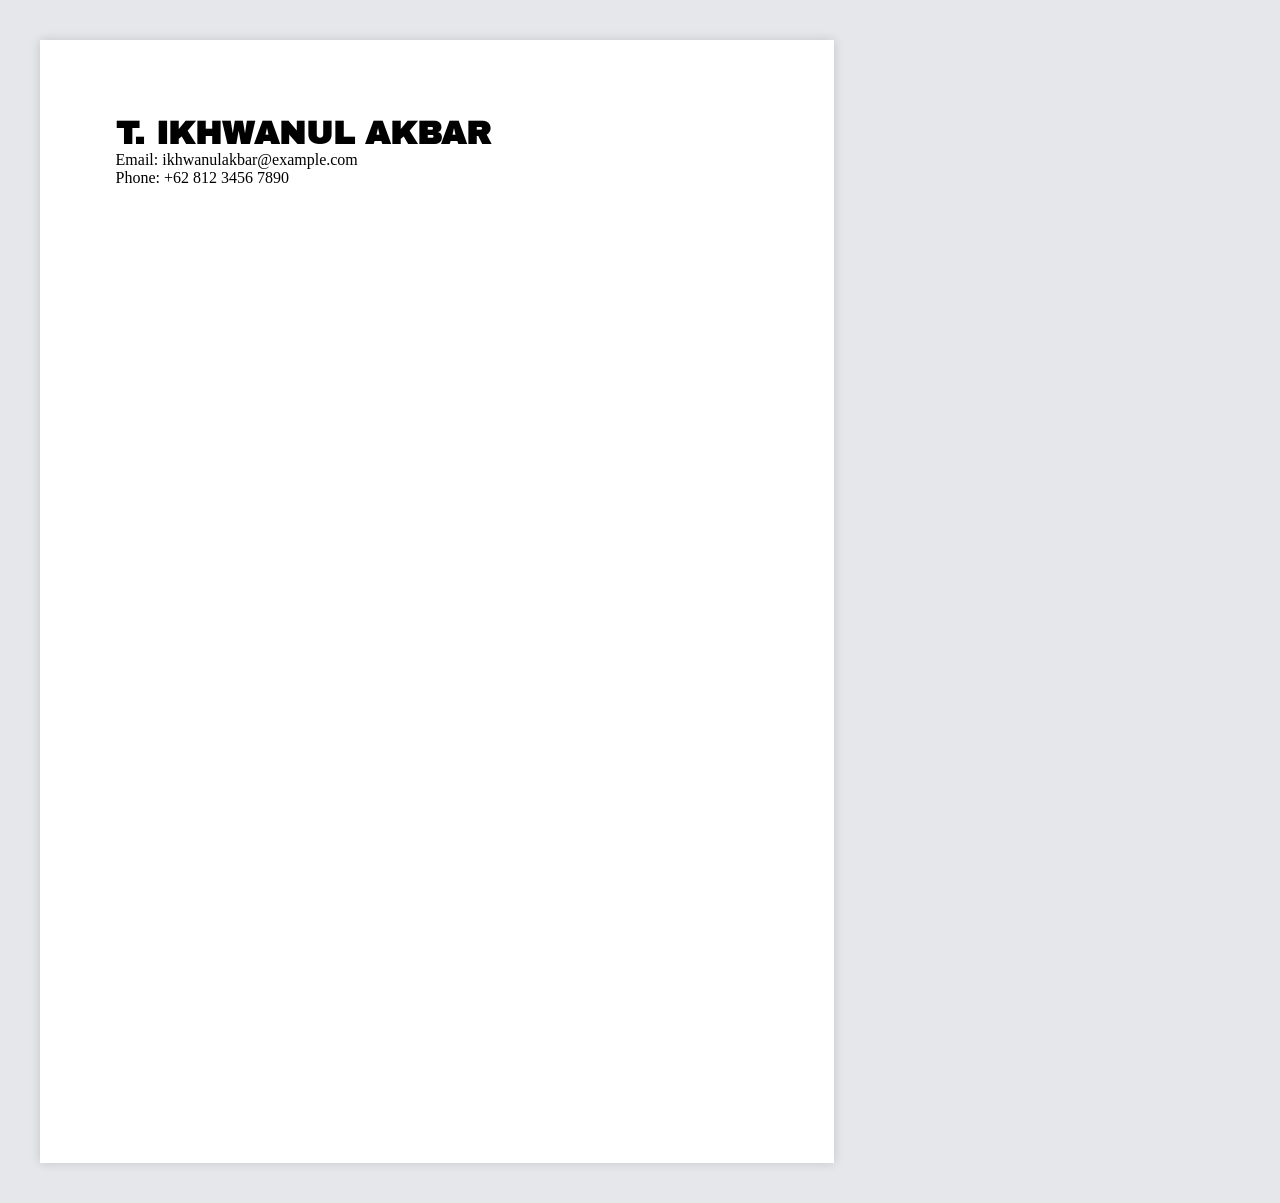
==== cv.html @ 042fd12a "membaut dasar" ====
<!doctype html>
<html lang="en">
  <head>
    <meta charset="UTF-8" />
    <meta name="viewport" content="width=device-width, initial-scale=1.0" />
    <title>Curriculum Vitae - Applicant Tracking System</title>
    <link rel="stylesheet" href="styles.css" />
    <!-- font -->
    <link rel="preconnect" href="https://fonts.googleapis.com" />
    <link rel="preconnect" href="https://fonts.gstatic.com" crossorigin />
    <link
      href="https://fonts.googleapis.com/css2?family=Archivo+Black&display=swap"
      rel="stylesheet"
    />
  </head>
  <body>
    <div class="page">
      <!-- ===== HEADER ===== -->
      <header class="cv-header">
        <h1 class="cv-name">T. IKHWANUL AKBAR</h1>
        <div class="contact-item">
          <p>Email: ikhwanulakbar@example.com</p>
          <p>Phone: +62 812 3456 7890</p>
        </div>
      </header>
    </div>
  </body>
</html>
---- styles.css ----
*,
*::before,
*::after {
  margin: 0;
  padding: 0;
  box-sizing: border-box;
}

html {
  scroll-behavior: smooth;
}

body {
  margin: 0;
  padding: 40px;
  background: #e5e7eb;
  display: flex;
}

h1 {
  font-family: "Archivo Black", sans-serif;
}

/* ----- pages ----- */
.page {
  width: 210mm;
  min-height: 297mm;
  background: white;
  padding: 20mm;
  box-sizing: border-box;
  box-shadow: 0 0 10px rgba(0, 0, 0, 0.15);
}

/* ===== PRINT ===== */

@page {
  size: A4;
  margin: 0;
}

@media print {
  body {
    background: white;
    padding: 0;
  }

  .page {
    width: 210mm;
    min-height: 297mm;
    margin: 0;
    box-shadow: none;
    page-break-after: always;
  }
}
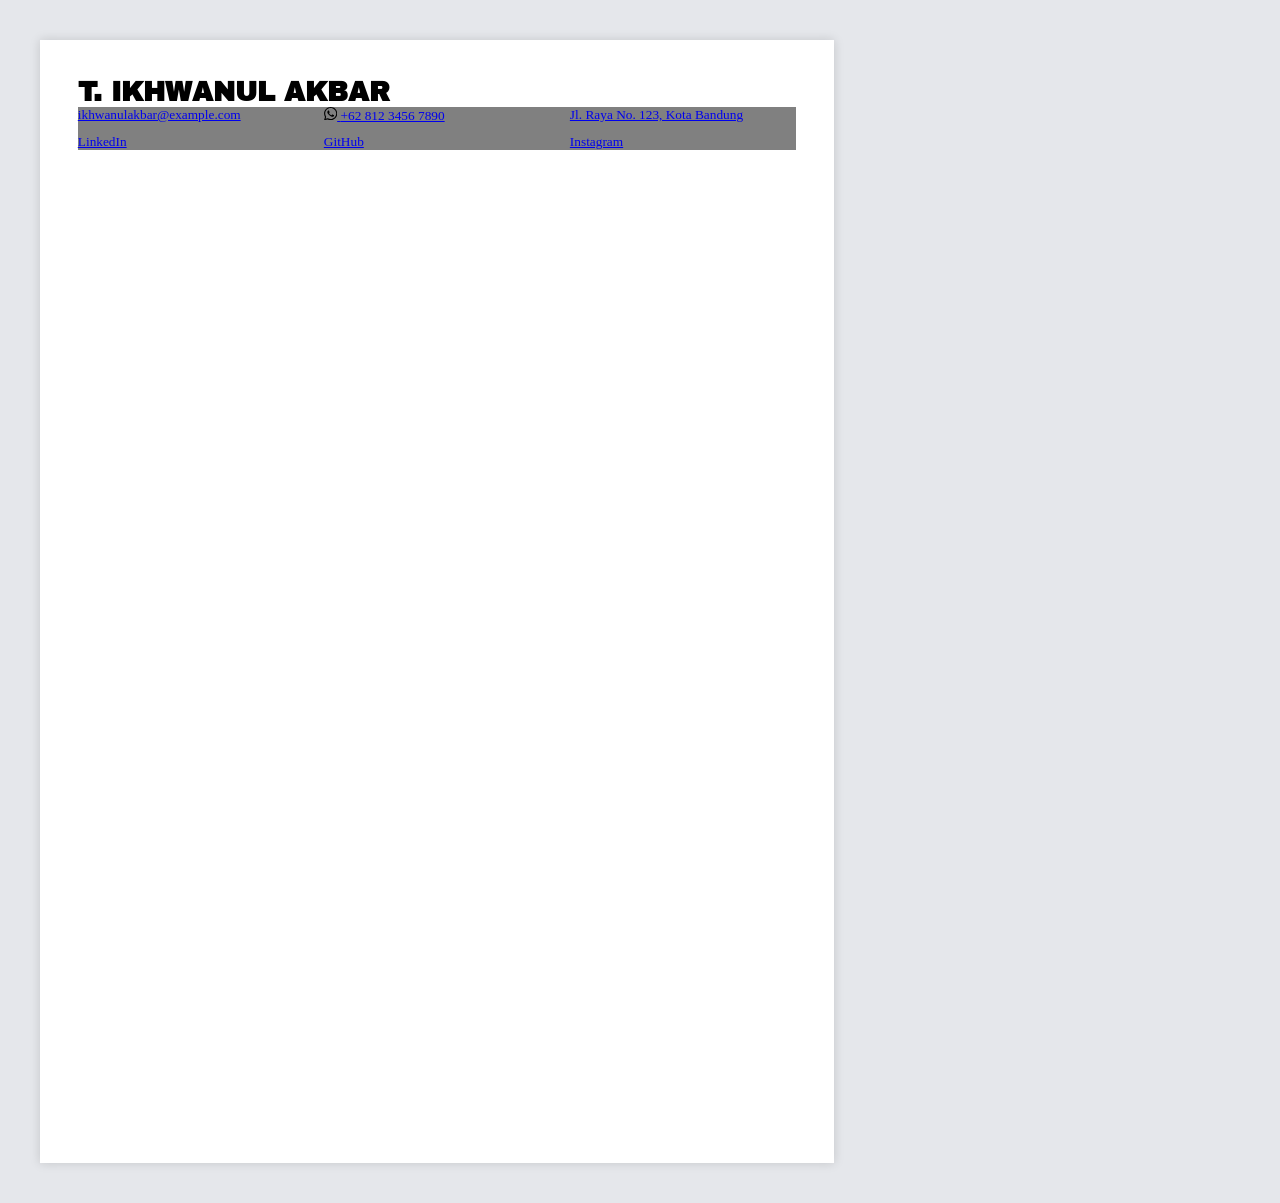
==== commit d7707f7c: "menambah beberapa fitur baru pada halaman cv.html dan memperbarui styles.css untuk meningkatkan tamp" ====
--- a/cv.html
+++ b/cv.html
@@ -18,9 +18,85 @@
       <!-- ===== HEADER ===== -->
       <header class="cv-header">
         <h1 class="cv-name">T. IKHWANUL AKBAR</h1>
-        <div class="contact-item">
-          <p>Email: ikhwanulakbar@example.com</p>
-          <p>Phone: +62 812 3456 7890</p>
+        <!-- contact information -->
+        <div class="contact-bar">
+          <!-- email -->
+          <a href="mailto:ikhwanulakbar@example.com" class="contact-item">
+            <i class="bi bi-envelope-fill"></i>
+            <span>ikhwanulakbar@example.com</span>
+          </a>
+
+          <!-- whatsapp -->
+          <a
+            href="https://wa.me/6281234567890"
+            class="contact-item"
+            target="_blank"
+          >
+            <svg
+              xmlns="http://www.w3.org/2000/svg"
+              xmlns:xlink="http://www.w3.org/1999/xlink"
+              version="1.1"
+              id="Capa_1"
+              x="0px"
+              y="0px"
+              viewBox="0 0 24 24"
+              style="enable-background: new 0 0 24 24"
+              xml:space="preserve"
+              width="512"
+              height="512"
+            >
+              <g id="WA_Logo">
+                <g>
+                  <path
+                    style="fill-rule: evenodd; clip-rule: evenodd"
+                    d="M20.463,3.488C18.217,1.24,15.231,0.001,12.05,0    C5.495,0,0.16,5.334,0.157,11.892c-0.001,2.096,0.547,4.142,1.588,5.946L0.057,24l6.304-1.654    c1.737,0.948,3.693,1.447,5.683,1.448h0.005c6.554,0,11.89-5.335,11.893-11.893C23.944,8.724,22.708,5.735,20.463,3.488z     M12.05,21.785h-0.004c-1.774,0-3.513-0.477-5.031-1.378l-0.361-0.214l-3.741,0.981l0.999-3.648l-0.235-0.374    c-0.99-1.574-1.512-3.393-1.511-5.26c0.002-5.45,4.437-9.884,9.889-9.884c2.64,0,5.122,1.03,6.988,2.898    c1.866,1.869,2.893,4.352,2.892,6.993C21.932,17.351,17.498,21.785,12.05,21.785z M17.472,14.382    c-0.297-0.149-1.758-0.868-2.031-0.967c-0.272-0.099-0.47-0.149-0.669,0.148s-0.767,0.967-0.941,1.166    c-0.173,0.198-0.347,0.223-0.644,0.074c-0.297-0.149-1.255-0.462-2.39-1.475c-0.883-0.788-1.48-1.761-1.653-2.059    s-0.018-0.458,0.13-0.606c0.134-0.133,0.297-0.347,0.446-0.521C9.87,9.97,9.919,9.846,10.019,9.647    c0.099-0.198,0.05-0.372-0.025-0.521C9.919,8.978,9.325,7.515,9.078,6.92c-0.241-0.58-0.486-0.501-0.669-0.51    C8.236,6.401,8.038,6.4,7.839,6.4c-0.198,0-0.52,0.074-0.792,0.372c-0.272,0.298-1.04,1.017-1.04,2.479    c0,1.463,1.065,2.876,1.213,3.074c0.148,0.198,2.095,3.2,5.076,4.487c0.709,0.306,1.263,0.489,1.694,0.626    c0.712,0.226,1.36,0.194,1.872,0.118c0.571-0.085,1.758-0.719,2.006-1.413c0.248-0.694,0.248-1.29,0.173-1.413    C17.967,14.605,17.769,14.531,17.472,14.382z"
+                  />
+                </g>
+              </g>
+            </svg>
+
+            <span>+62 812 3456 7890</span>
+          </a>
+
+          <!-- address -->
+          <a
+            href="https://maps.google.com/?q=Jl.+Raya+No.+123,+Kota+Bandung"
+            class="contact-item"
+            target="_blank"
+          >
+            <i class="bi bi-geo-alt-fill"></i>
+            <span>Jl. Raya No. 123, Kota Bandung</span>
+          </a>
+
+          <!-- LinkedIn -->
+          <a
+            href="https://linkedin.com/in/ikhwanulakbar"
+            class="contact-item"
+            target="_blank"
+          >
+            <i class="bi bi-linkedin"></i>
+            <span>LinkedIn</span>
+          </a>
+
+          <!-- GitHub -->
+          <a
+            href="https://github.com/ikhwanulakbar"
+            class="contact-item"
+            target="_blank"
+          >
+            <i class="bi bi-github"></i>
+            <span>GitHub</span>
+          </a>
+
+          <!-- Instagram -->
+          <a
+            href="https://instagram.com/ikhwanulakbar"
+            class="contact-item"
+            target="_blank"
+          >
+            <i class="bi bi-instagram"></i>
+            <span>Instagram</span>
+          </a>
         </div>
       </header>
     </div>
--- a/styles.css
+++ b/styles.css
@@ -15,6 +15,7 @@
   padding: 40px;
   background: #e5e7eb;
   display: flex;
+  font-size: 10pt;
 }
 
 h1 {
@@ -26,9 +27,23 @@
   width: 210mm;
   min-height: 297mm;
   background: white;
-  padding: 20mm;
+  padding: 10mm;
   box-sizing: border-box;
   box-shadow: 0 0 10px rgba(0, 0, 0, 0.15);
+}
+
+/* ----- contact-bar ----- */
+.contact-bar {
+  background: grey;
+  display: grid;
+  grid-template-columns: repeat(3, 1fr);
+  row-gap: 10px;
+  column-gap: 20px;
+}
+
+.contact-item svg {
+  width: 1em;
+  height: 1em;
 }
 
 /* ===== PRINT ===== */
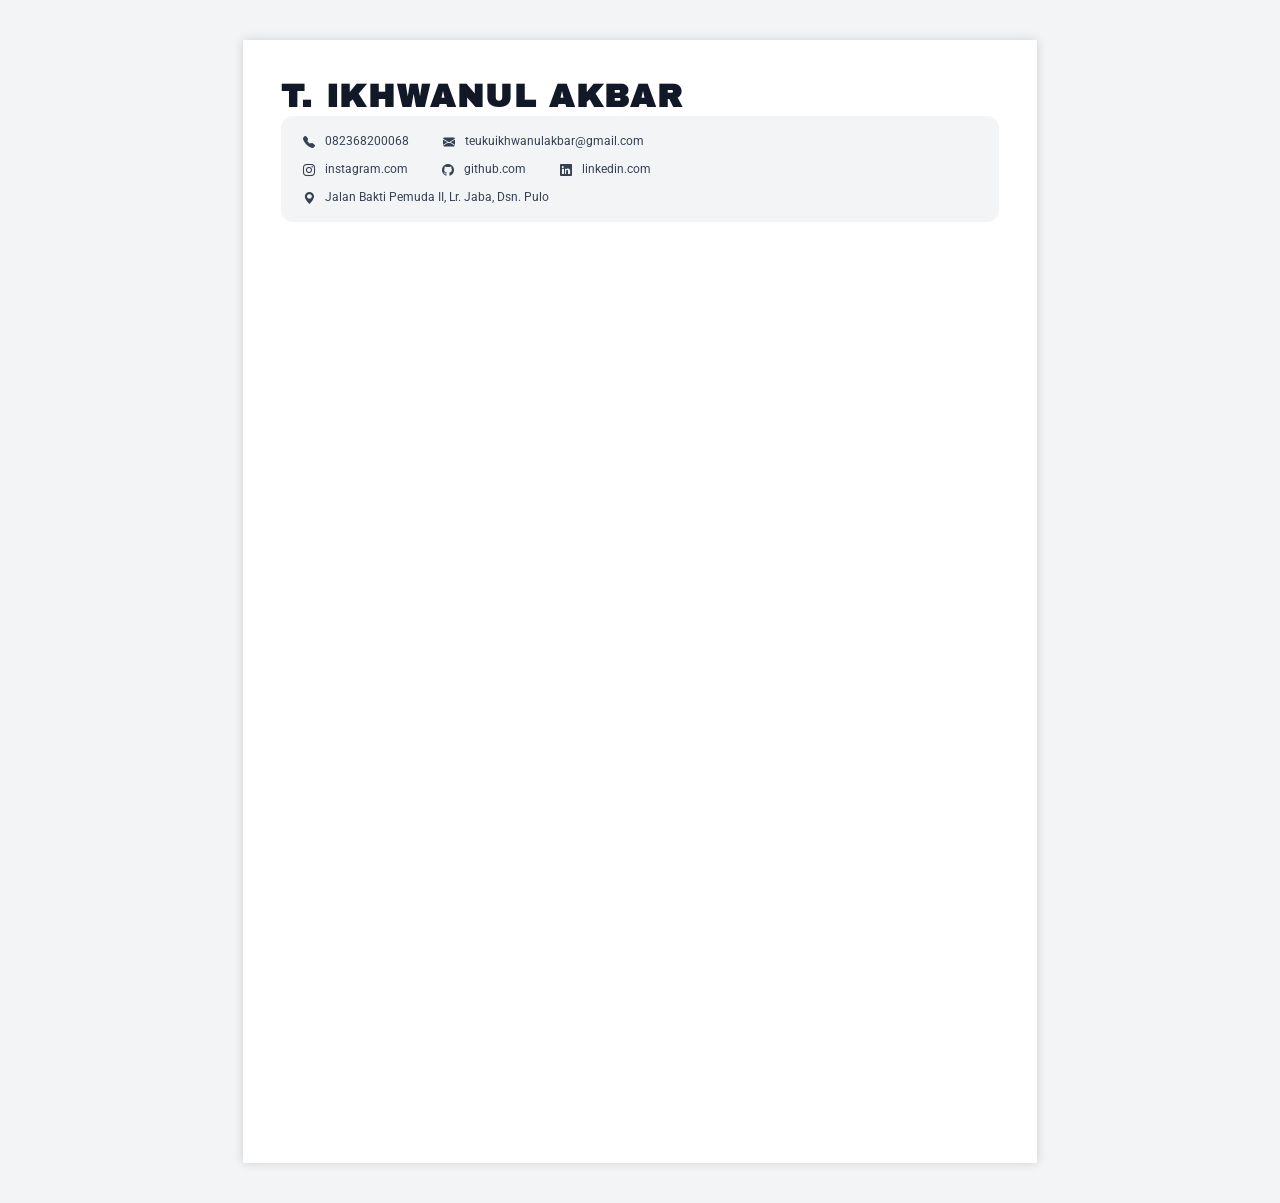
==== commit f4826021: "perubahan baru" ====
--- a/cv.html
+++ b/cv.html
@@ -9,96 +9,68 @@
     <link rel="preconnect" href="https://fonts.googleapis.com" />
     <link rel="preconnect" href="https://fonts.gstatic.com" crossorigin />
     <link
-      href="https://fonts.googleapis.com/css2?family=Archivo+Black&display=swap"
+      href="https://fonts.googleapis.com/css2?family=Archivo+Black&family=Roboto:ital,wght@0,100..900;1,100..900&display=swap"
       rel="stylesheet"
+    />
+    <!-- bootstrap icons -->
+    <link
+      rel="stylesheet"
+      href="https://cdn.jsdelivr.net/npm/bootstrap-icons@1.10.5/font/bootstrap-icons.css"
     />
   </head>
   <body>
-    <div class="page">
-      <!-- ===== HEADER ===== -->
+    <main class="page">
       <header class="cv-header">
-        <h1 class="cv-name">T. IKHWANUL AKBAR</h1>
-        <!-- contact information -->
-        <div class="contact-bar">
-          <!-- email -->
-          <a href="mailto:ikhwanulakbar@example.com" class="contact-item">
-            <i class="bi bi-envelope-fill"></i>
-            <span>ikhwanulakbar@example.com</span>
-          </a>
+        <!-- ===== HEADER ===== -->
+        <header class="cv-header">
+          <h1 class="cv-name">T. IKHWANUL AKBAR</h1>
+          <div class="contact-info">
+            <div class="contact-row">
+              <!-- wa -->
+              <a href="tel:+6282368200068" class="contact-item">
+                <i class="bi bi-telephone-fill"></i>
+                <span>082368200068</span>
+              </a>
+              <!-- email -->
+              <a
+                href="mailto:teukuikhwanulakbar@gmail.com"
+                class="contact-item"
+              >
+                <i class="bi bi-envelope-fill"></i>
+                <span>teukuikhwanulakbar@gmail.com</span>
+              </a>
+            </div>
 
-          <!-- whatsapp -->
-          <a
-            href="https://wa.me/6281234567890"
-            class="contact-item"
-            target="_blank"
-          >
-            <svg
-              xmlns="http://www.w3.org/2000/svg"
-              xmlns:xlink="http://www.w3.org/1999/xlink"
-              version="1.1"
-              id="Capa_1"
-              x="0px"
-              y="0px"
-              viewBox="0 0 24 24"
-              style="enable-background: new 0 0 24 24"
-              xml:space="preserve"
-              width="512"
-              height="512"
-            >
-              <g id="WA_Logo">
-                <g>
-                  <path
-                    style="fill-rule: evenodd; clip-rule: evenodd"
-                    d="M20.463,3.488C18.217,1.24,15.231,0.001,12.05,0    C5.495,0,0.16,5.334,0.157,11.892c-0.001,2.096,0.547,4.142,1.588,5.946L0.057,24l6.304-1.654    c1.737,0.948,3.693,1.447,5.683,1.448h0.005c6.554,0,11.89-5.335,11.893-11.893C23.944,8.724,22.708,5.735,20.463,3.488z     M12.05,21.785h-0.004c-1.774,0-3.513-0.477-5.031-1.378l-0.361-0.214l-3.741,0.981l0.999-3.648l-0.235-0.374    c-0.99-1.574-1.512-3.393-1.511-5.26c0.002-5.45,4.437-9.884,9.889-9.884c2.64,0,5.122,1.03,6.988,2.898    c1.866,1.869,2.893,4.352,2.892,6.993C21.932,17.351,17.498,21.785,12.05,21.785z M17.472,14.382    c-0.297-0.149-1.758-0.868-2.031-0.967c-0.272-0.099-0.47-0.149-0.669,0.148s-0.767,0.967-0.941,1.166    c-0.173,0.198-0.347,0.223-0.644,0.074c-0.297-0.149-1.255-0.462-2.39-1.475c-0.883-0.788-1.48-1.761-1.653-2.059    s-0.018-0.458,0.13-0.606c0.134-0.133,0.297-0.347,0.446-0.521C9.87,9.97,9.919,9.846,10.019,9.647    c0.099-0.198,0.05-0.372-0.025-0.521C9.919,8.978,9.325,7.515,9.078,6.92c-0.241-0.58-0.486-0.501-0.669-0.51    C8.236,6.401,8.038,6.4,7.839,6.4c-0.198,0-0.52,0.074-0.792,0.372c-0.272,0.298-1.04,1.017-1.04,2.479    c0,1.463,1.065,2.876,1.213,3.074c0.148,0.198,2.095,3.2,5.076,4.487c0.709,0.306,1.263,0.489,1.694,0.626    c0.712,0.226,1.36,0.194,1.872,0.118c0.571-0.085,1.758-0.719,2.006-1.413c0.248-0.694,0.248-1.29,0.173-1.413    C17.967,14.605,17.769,14.531,17.472,14.382z"
-                  />
-                </g>
-              </g>
-            </svg>
+            <div class="contact-row">
+              <!-- instagram -->
+              <a href="#" class="contact-item">
+                <i class="bi bi-instagram"></i>
+                <span>instagram.com</span>
+              </a>
+              <!-- github -->
+              <a href="https://github.com/username" class="contact-item">
+                <i class="bi bi-github"></i>
 
-            <span>+62 812 3456 7890</span>
-          </a>
+                <span>github.com</span>
+              </a>
+              <!-- linkedin -->
+              <a href="https://linkedin.com/in/username" class="contact-item">
+                <i class="bi bi-linkedin"></i>
 
-          <!-- address -->
-          <a
-            href="https://maps.google.com/?q=Jl.+Raya+No.+123,+Kota+Bandung"
-            class="contact-item"
-            target="_blank"
-          >
-            <i class="bi bi-geo-alt-fill"></i>
-            <span>Jl. Raya No. 123, Kota Bandung</span>
-          </a>
+                <span>linkedin.com</span>
+              </a>
+            </div>
 
-          <!-- LinkedIn -->
-          <a
-            href="https://linkedin.com/in/ikhwanulakbar"
-            class="contact-item"
-            target="_blank"
-          >
-            <i class="bi bi-linkedin"></i>
-            <span>LinkedIn</span>
-          </a>
-
-          <!-- GitHub -->
-          <a
-            href="https://github.com/ikhwanulakbar"
-            class="contact-item"
-            target="_blank"
-          >
-            <i class="bi bi-github"></i>
-            <span>GitHub</span>
-          </a>
-
-          <!-- Instagram -->
-          <a
-            href="https://instagram.com/ikhwanulakbar"
-            class="contact-item"
-            target="_blank"
-          >
-            <i class="bi bi-instagram"></i>
-            <span>Instagram</span>
-          </a>
-        </div>
+            <div class="contact-row">
+              <!-- address -->
+              <a href="https://maps.google.com/..." class="contact-item">
+                <i class="bi bi-geo-alt-fill"></i>
+                <span>Jalan Bakti Pemuda II, Lr. Jaba, Dsn. Pulo</span>
+              </a>
+            </div>
+          </div>
+        </header>
       </header>
-    </div>
+    </main>
   </body>
 </html>
--- a/styles.css
+++ b/styles.css
@@ -1,3 +1,78 @@
+/* =======================================================
+   DESIGN TOKENS
+======================================================= */
+:root {
+  /* ===== FONT FAMILY ===== */
+  --font-heading: "Archivo Black", sans-serif;
+  --font-body: "Roboto", sans-serif;
+
+  /* ===== FONT SIZE ===== */
+  /* Name */
+  --fs-name: 2rem; /* 32px */
+  /* Section */
+  --fs-section-title: 1rem; /* 16px */
+  /* Job Title */
+  --fs-job-title: 0.875rem; /* 14px */
+  /* Body */
+  --fs-body: 0.875rem; /* 14px */
+  /* Small */
+  --fs-small: 0.75rem; /* 12px */
+
+  /* ===== FONT WEIGHT ===== */
+  --fw-black: 900;
+  --fw-bold: 700;
+  --fw-semibold: 600;
+  --fw-medium: 500;
+  --fw-regular: 400;
+
+  /* ===== LINE HEIGHT ===== */
+  --lh-tight: 1.2;
+  --lh-normal: 1.5;
+  --lh-relaxed: 1.7;
+
+  /* ===== LETTER SPACING ===== */
+  --ls-tight: -0.02em;
+  --ls-normal: 0;
+  --ls-wide: 0.05em;
+
+  /* ===== COLORS ===== */
+  --clr-heading: #111827;
+  --clr-text: #374151;
+  --clr-muted: #6b7280;
+  --clr-border: #d1d5db;
+  --clr-background: #ffffff;
+  --clr-surface: #f3f4f6;
+  --clr-card: #f3f4f6;
+
+  /* ===== SPACING ===== */
+  --space-1: 4px;
+  --space-2: 8px;
+  --space-3: 12px;
+  --space-4: 16px;
+  --space-5: 20px;
+  --space-6: 24px;
+  --space-7: 32px;
+  --space-8: 40px;
+
+  /* ===== BORDER RADIUS ===== */
+  --radius-sm: 4px;
+  --radius-md: 8px;
+  --radius-lg: 12px;
+
+  /* ===== ICON SIZES ===== */
+  --icon-sm: 14px;
+  --icon-md: 16px;
+  --icon-lg: 20px;
+
+  /* ===== A4 PAGE ===== */
+  --page-width: 210mm;
+  --page-height: 297mm;
+  --page-padding: 10mm;
+}
+
+/* =======================================================
+   RESET
+======================================================= */
 *,
 *::before,
 *::after {
@@ -6,44 +81,136 @@
   box-sizing: border-box;
 }
 
-html {
-  scroll-behavior: smooth;
-}
-
 body {
+  font-family: var(--font-body);
+  font-size: var(--fs-body);
+  font-weight: var(--fw-regular);
+  line-height: var(--lh-normal);
+  color: var(--clr-text);
+  background: var(--clr-background);
   margin: 0;
   padding: 40px;
-  background: #e5e7eb;
-  display: flex;
-  font-size: 10pt;
-}
-
-h1 {
-  font-family: "Archivo Black", sans-serif;
-}
-
-/* ----- pages ----- */
+  display: flex;
+  justify-content: center;
+  background: var(--clr-surface);
+}
+
+a {
+  text-decoration: none;
+  color: inherit;
+}
+
+img,
+svg {
+  display: block;
+  max-width: 100%;
+}
+
+ul,
+ol {
+  list-style: none;
+}
+
+/* =======================================================
+   TYPOGRAPHY
+======================================================= */
+
+.cv-name {
+  font-family: var(--font-heading);
+  font-size: var(--fs-name);
+  font-weight: var(--fw-black);
+  line-height: var(--lh-tight);
+  letter-spacing: var(--ls-wide);
+  color: var(--clr-heading);
+  text-transform: uppercase;
+}
+
+.section-title {
+  font-family: var(--font-heading);
+  font-size: var(--fs-section-title);
+  font-weight: var(--fw-bold);
+  line-height: var(--lh-tight);
+  letter-spacing: var(--ls-wide);
+  color: var(--clr-heading);
+  text-transform: uppercase;
+}
+
+.job-title {
+  font-size: var(--fs-job-title);
+  font-weight: var(--fw-semibold);
+}
+
+p {
+  font-size: var(--fs-body);
+}
+
+small {
+  font-size: var(--fs-small);
+  color: var(--clr-muted);
+}
+
+/* =======================================================
+   PAGE LAYOUT
+======================================================= */
 .page {
-  width: 210mm;
-  min-height: 297mm;
-  background: white;
-  padding: 10mm;
+  width: var(--page-width);
+  min-height: var(--page-height);
+  background: var(--clr-background);
+  padding: var(--page-padding);
   box-sizing: border-box;
   box-shadow: 0 0 10px rgba(0, 0, 0, 0.15);
 }
 
-/* ----- contact-bar ----- */
-.contact-bar {
-  background: grey;
-  display: grid;
-  grid-template-columns: repeat(3, 1fr);
-  row-gap: 10px;
-  column-gap: 20px;
-}
-
-.contact-item svg {
-  width: 1em;
-  height: 1em;
+/* =======================================================
+   CONTACT INFO
+======================================================= */
+.cv-name {
+  color: var(--clr-heading);
+}
+
+.contact-item {
+  display: flex;
+  align-items: center;
+  gap: var(--space-2);
+  color: var(--clr-text);
+}
+
+.contact-item svg,
+.contact-item i {
+  width: var(--icon-md);
+  height: var(--icon-md);
+  font-size: var(--icon-md);
+  flex-shrink: 0;
+}
+
+.contact-info {
+  background: var(--clr-card);
+  padding: 16px 20px;
+  border-radius: var(--radius-lg);
+  display: flex;
+  flex-direction: column;
+  gap: 10px;
+}
+
+.contact-row {
+  display: flex;
+  align-items: center;
+  gap: 32px;
+  flex-wrap: wrap;
+}
+
+.contact-item {
+  display: flex;
+  align-items: center;
+  gap: 8px;
+  text-decoration: none;
+  color: var(--clr-text);
+  font-size: var(--fs-small);
+}
+
+.contact-item i {
+  font-size: var(--fs-small);
+  text-align: center;
 }
 
 /* ===== PRINT ===== */
@@ -55,13 +222,13 @@
 
 @media print {
   body {
-    background: white;
+    background: var(--clr-background);
     padding: 0;
   }
 
   .page {
-    width: 210mm;
-    min-height: 297mm;
+    width: var(--page-width);
+    min-height: var(--page-height);
     margin: 0;
     box-shadow: none;
     page-break-after: always;
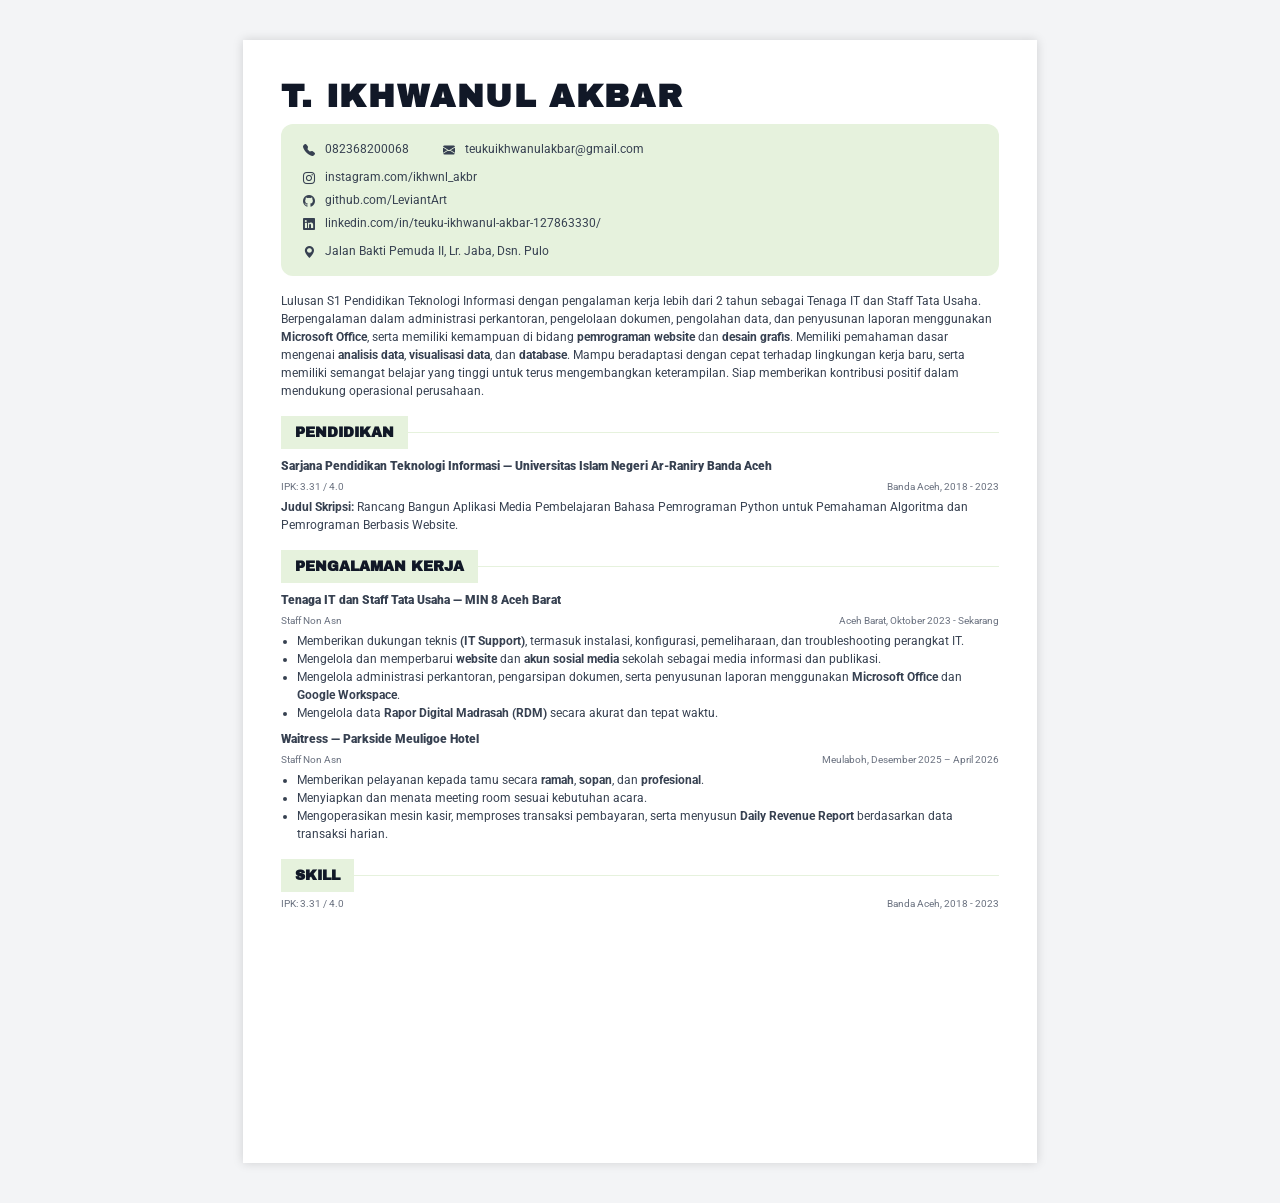
==== commit f1b23c19: "perubahan kecil pada cv.html dan styles.css untuk memperbaiki tampilan dan informasi pekerjaan." ====
--- a/cv.html
+++ b/cv.html
@@ -5,6 +5,7 @@
     <meta name="viewport" content="width=device-width, initial-scale=1.0" />
     <title>Curriculum Vitae - Applicant Tracking System</title>
     <link rel="stylesheet" href="styles.css" />
+
     <!-- font -->
     <link rel="preconnect" href="https://fonts.googleapis.com" />
     <link rel="preconnect" href="https://fonts.gstatic.com" crossorigin />
@@ -12,6 +13,7 @@
       href="https://fonts.googleapis.com/css2?family=Archivo+Black&family=Roboto:ital,wght@0,100..900;1,100..900&display=swap"
       rel="stylesheet"
     />
+
     <!-- bootstrap icons -->
     <link
       rel="stylesheet"
@@ -20,57 +22,184 @@
   </head>
   <body>
     <main class="page">
+      <!-- ===== HEADER ===== -->
       <header class="cv-header">
-        <!-- ===== HEADER ===== -->
-        <header class="cv-header">
-          <h1 class="cv-name">T. IKHWANUL AKBAR</h1>
-          <div class="contact-info">
-            <div class="contact-row">
-              <!-- wa -->
-              <a href="tel:+6282368200068" class="contact-item">
-                <i class="bi bi-telephone-fill"></i>
-                <span>082368200068</span>
-              </a>
-              <!-- email -->
-              <a
-                href="mailto:teukuikhwanulakbar@gmail.com"
-                class="contact-item"
-              >
-                <i class="bi bi-envelope-fill"></i>
-                <span>teukuikhwanulakbar@gmail.com</span>
-              </a>
-            </div>
-
-            <div class="contact-row">
-              <!-- instagram -->
-              <a href="#" class="contact-item">
-                <i class="bi bi-instagram"></i>
-                <span>instagram.com</span>
-              </a>
-              <!-- github -->
-              <a href="https://github.com/username" class="contact-item">
-                <i class="bi bi-github"></i>
-
-                <span>github.com</span>
-              </a>
-              <!-- linkedin -->
-              <a href="https://linkedin.com/in/username" class="contact-item">
-                <i class="bi bi-linkedin"></i>
-
-                <span>linkedin.com</span>
-              </a>
-            </div>
-
-            <div class="contact-row">
-              <!-- address -->
-              <a href="https://maps.google.com/..." class="contact-item">
-                <i class="bi bi-geo-alt-fill"></i>
-                <span>Jalan Bakti Pemuda II, Lr. Jaba, Dsn. Pulo</span>
-              </a>
-            </div>
+        <h1 class="cv-name">T. IKHWANUL AKBAR</h1>
+        <div class="contact-info">
+          <div class="contact-row">
+            <!-- wa -->
+            <a href="tel:+6282368200068" class="contact-item">
+              <i class="bi bi-telephone-fill"></i>
+              <span>082368200068</span>
+            </a>
+
+            <!-- email -->
+            <a href="mailto:teukuikhwanulakbar@gmail.com" class="contact-item">
+              <i class="bi bi-envelope-fill"></i>
+              <span>teukuikhwanulakbar@gmail.com</span>
+            </a>
           </div>
-        </header>
+
+          <div class="social-row">
+            <!-- instagram -->
+            <a
+              href="https://www.instagram.com/ikhwnl_akbr/?hl=en"
+              class="contact-item"
+            >
+              <i class="bi bi-instagram"></i>
+              <span>instagram.com/ikhwnl_akbr</span>
+            </a>
+
+            <!-- github -->
+            <a href="https://github.com/LeviantArt" class="contact-item">
+              <i class="bi bi-github"></i>
+
+              <span>github.com/LeviantArt</span>
+            </a>
+
+            <!-- linkedin -->
+            <a
+              href="https://www.linkedin.com/in/teuku-ikhwanul-akbar-127863330/"
+              class="contact-item"
+            >
+              <i class="bi bi-linkedin"></i>
+
+              <span>linkedin.com/in/teuku-ikhwanul-akbar-127863330/</span>
+            </a>
+          </div>
+
+          <!-- address -->
+          <div class="contact-row">
+            <a
+              href="https://www.google.com/maps/place/4%C2%B009'33.3%22N+96%C2%B007'20.4%22E/@4.159242,96.1216763,19z/data=!3m1!4b1!4m4!3m3!8m2!3d4.159242!4d96.12232?entry=ttu&g_ep=EgoyMDI2MDcxNS4wIKXMDSoASAFQAw%3D%3D"
+              class="contact-item"
+            >
+              <i class="bi bi-geo-alt-fill"></i>
+              <span>Jalan Bakti Pemuda II, Lr. Jaba, Dsn. Pulo</span>
+            </a>
+          </div>
+        </div>
       </header>
+
+      <!-- ===== ABOUT ME ===== -->
+      <section class="cv-about-me">
+        <p>
+          Lulusan S1 Pendidikan Teknologi Informasi dengan pengalaman kerja
+          lebih dari 2 tahun sebagai Tenaga IT dan Staff Tata Usaha.
+          Berpengalaman dalam administrasi perkantoran, pengelolaan dokumen,
+          pengolahan data, dan penyusunan laporan menggunakan
+          <b>Microsoft Office</b>, serta memiliki kemampuan di bidang
+          <b>pemrograman website</b> dan <b>desain grafis</b>. Memiliki
+          pemahaman dasar mengenai <b>analisis data</b>,
+          <b>visualisasi data</b>, dan <b>database</b>. Mampu beradaptasi dengan
+          cepat terhadap lingkungan kerja baru, serta memiliki semangat belajar
+          yang tinggi untuk terus mengembangkan keterampilan. Siap memberikan
+          kontribusi positif dalam mendukung operasional perusahaan.
+        </p>
+      </section>
+
+      <!-- ===== EDUCATION ===== -->
+      <section class="education">
+        <div class="section-header">
+          <h2 class="section-title">Pendidikan</h2>
+        </div>
+
+        <!-- University name -->
+        <h3 class="education-title">
+          Sarjana Pendidikan Teknologi Informasi — Universitas Islam Negeri
+          Ar-Raniry Banda Aceh
+        </h3>
+
+        <!-- GPA, dates of admission and graduation -->
+        <div class="row">
+          <span>IPK: 3.31 / 4.0</span>
+          <span>Banda Aceh, 2018 - 2023</span>
+        </div>
+
+        <p>
+          <strong>Judul Skripsi:</strong> Rancang Bangun Aplikasi Media
+          Pembelajaran Bahasa Pemrograman Python untuk Pemahaman Algoritma dan
+          Pemrograman Berbasis Website.
+        </p>
+      </section>
+
+      <!-- ===== EXPERIENCE ===== -->
+      <section class="experience">
+        <div class="section-header">
+          <h2 class="section-title">Pengalaman Kerja</h2>
+        </div>
+
+        <!--------------->
+        <!-- Company #1 -->
+        <!--------------->
+        <h3 class="education-title">
+          Tenaga IT dan Staff Tata Usaha — MIN 8 Aceh Barat
+        </h3>
+
+        <!-- Position and dates -->
+        <div class="row">
+          <span>Staff Non Asn</span>
+          <span>Aceh Barat, Oktober 2023 - Sekarang</span>
+        </div>
+
+        <ul class="job-description-list">
+          <li>
+            Memberikan dukungan teknis <b>(IT Support)</b>, termasuk instalasi,
+            konfigurasi, pemeliharaan, dan troubleshooting perangkat IT.
+          </li>
+          <li>
+            Mengelola dan memperbarui <b>website</b> dan
+            <b>akun sosial media</b> sekolah sebagai media informasi dan
+            publikasi.
+          </li>
+          <li>
+            Mengelola administrasi perkantoran, pengarsipan dokumen, serta
+            penyusunan laporan menggunakan
+            <b>Microsoft Office</b> dan <b>Google Workspace</b>.
+          </li>
+          <li>
+            Mengelola data <b>Rapor Digital Madrasah (RDM)</b> secara akurat dan
+            tepat waktu.
+          </li>
+        </ul>
+
+        <!---------------->
+        <!-- Company #2 -->
+        <!---------------->
+        <h3 class="education-title">Waitress — Parkside Meuligoe Hotel</h3>
+
+        <!-- Position and dates -->
+        <div class="row">
+          <span>Staff Non Asn</span>
+          <span>Meulaboh, Desember 2025 – April 2026</span>
+        </div>
+
+        <ul class="job-description-list">
+          <li>
+            Memberikan pelayanan kepada tamu secara <b>ramah</b>, <b>sopan</b>,
+            dan <b>profesional</b>.
+          </li>
+          <li>Menyiapkan dan menata meeting room sesuai kebutuhan acara.</li>
+          <li>
+            Mengoperasikan mesin kasir, memproses transaksi pembayaran, serta
+            menyusun <b>Daily Revenue Report</b> berdasarkan data transaksi
+            harian.
+          </li>
+        </ul>
+      </section>
+
+      <!-- ===== SKILL ===== -->
+      <section class="education">
+        <div class="section-header">
+          <h2 class="section-title">SKILL</h2>
+        </div>
+
+        <!-- GPA, dates of admission and graduation -->
+        <div class="row">
+          <span>IPK: 3.31 / 4.0</span>
+          <span>Banda Aceh, 2018 - 2023</span>
+        </div>
+      </section>
     </main>
   </body>
 </html>
--- a/styles.css
+++ b/styles.css
@@ -10,13 +10,13 @@
   /* Name */
   --fs-name: 2rem; /* 32px */
   /* Section */
-  --fs-section-title: 1rem; /* 16px */
+  --fs-section-title: 0.875rem; /* 16px */
   /* Job Title */
   --fs-job-title: 0.875rem; /* 14px */
   /* Body */
-  --fs-body: 0.875rem; /* 14px */
+  --fs-body: 0.75rem; /* 12px */
   /* Small */
-  --fs-small: 0.75rem; /* 12px */
+  --fs-small: 0.625rem; /* 10px */
 
   /* ===== FONT WEIGHT ===== */
   --fw-black: 900;
@@ -42,7 +42,7 @@
   --clr-border: #d1d5db;
   --clr-background: #ffffff;
   --clr-surface: #f3f4f6;
-  --clr-card: #f3f4f6;
+  --clr-card: #e6f2dd;
 
   /* ===== SPACING ===== */
   --space-1: 4px;
@@ -106,15 +106,15 @@
   max-width: 100%;
 }
 
-ul,
+/* ul,
 ol {
   list-style: none;
-}
+} */
 
 /* =======================================================
    TYPOGRAPHY
 ======================================================= */
-
+/* cv name */
 .cv-name {
   font-family: var(--font-heading);
   font-size: var(--fs-name);
@@ -123,9 +123,11 @@
   letter-spacing: var(--ls-wide);
   color: var(--clr-heading);
   text-transform: uppercase;
-}
-
-.section-title {
+  padding-bottom: var(--space-2);
+}
+
+/* section header v1 */
+/* .section-title {
   font-family: var(--font-heading);
   font-size: var(--fs-section-title);
   font-weight: var(--fw-bold);
@@ -133,17 +135,57 @@
   letter-spacing: var(--ls-wide);
   color: var(--clr-heading);
   text-transform: uppercase;
-}
-
+} */
+
+/* section header v2 */
+.section-header {
+  display: flex;
+  align-items: center;
+  padding-top: var(--space-4);
+}
+
+.section-title {
+  display: inline-block;
+  padding: 6px 14px;
+  background: var(--clr-card);
+  font-family: var(--font-heading);
+  font-size: var(--fs-section-title);
+  color: var(--clr-heading);
+  text-transform: uppercase;
+  position: relative;
+  z-index: 2;
+}
+
+.section-header::after {
+  content: "";
+  flex: 1;
+  height: 1.5px;
+  background: var(--clr-card);
+}
+
+/* job title */
 .job-title {
   font-size: var(--fs-job-title);
   font-weight: var(--fw-semibold);
 }
 
+/* about me */
+.cv-about-me {
+  padding-top: var(--space-4);
+}
+
+h3 {
+  font-size: var(--fs-body);
+  font-weight: var(--fw-black);
+  padding-top: var(--space-2);
+}
+
+/* paragraph */
 p {
   font-size: var(--fs-body);
 }
 
+/* small text */
 small {
   font-size: var(--fs-small);
   color: var(--clr-muted);
@@ -164,10 +206,6 @@
 /* =======================================================
    CONTACT INFO
 ======================================================= */
-.cv-name {
-  color: var(--clr-heading);
-}
-
 .contact-item {
   display: flex;
   align-items: center;
@@ -199,18 +237,61 @@
   flex-wrap: wrap;
 }
 
+.social-row {
+  display: flex;
+  flex-direction: column;
+  gap: 5px;
+}
+
 .contact-item {
   display: flex;
   align-items: center;
   gap: 8px;
   text-decoration: none;
   color: var(--clr-text);
+  font-size: var(--fs-body);
+}
+
+.contact-item i {
+  font-size: var(--fs-body);
+  text-align: center;
+}
+
+/* =======================================================
+   EDUCATION
+======================================================= */
+.education .row {
+  display: flex;
+  justify-content: space-between;
+  align-items: center;
   font-size: var(--fs-small);
-}
-
-.contact-item i {
+  color: var(--clr-muted);
+  padding-top: var(--space-1);
+}
+
+.education p {
+  padding-top: var(--space-1);
+}
+
+/* =======================================================
+   EXPERIENCE
+======================================================= */
+.experience .row {
+  display: flex;
+  justify-content: space-between;
+  align-items: center;
   font-size: var(--fs-small);
-  text-align: center;
+  color: var(--clr-muted);
+  padding-top: var(--space-1);
+}
+
+.experience p {
+  padding-top: var(--space-1);
+}
+
+.experience .job-description-list {
+  padding-top: var(--space-1);
+  padding-left: var(--space-4);
 }
 
 /* ===== PRINT ===== */
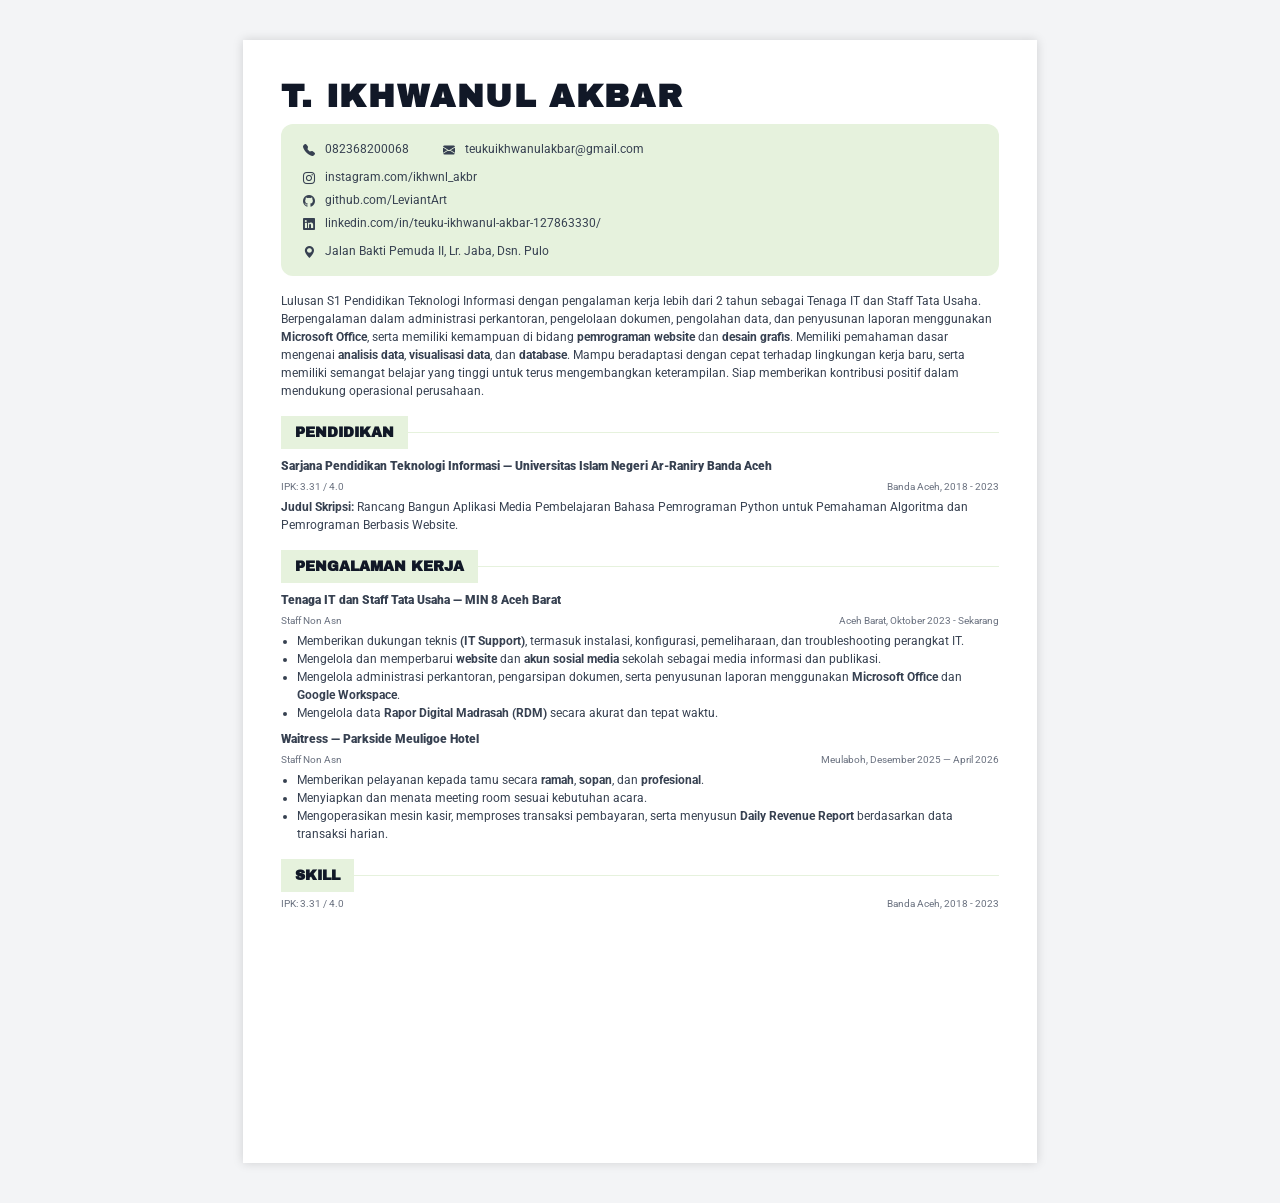
==== commit 05c5995e: "perubahan baru" ====
--- a/cv.html
+++ b/cv.html
@@ -171,7 +171,7 @@
         <!-- Position and dates -->
         <div class="row">
           <span>Staff Non Asn</span>
-          <span>Meulaboh, Desember 2025 – April 2026</span>
+          <span>Meulaboh, Desember 2025 — April 2026</span>
         </div>
 
         <ul class="job-description-list">
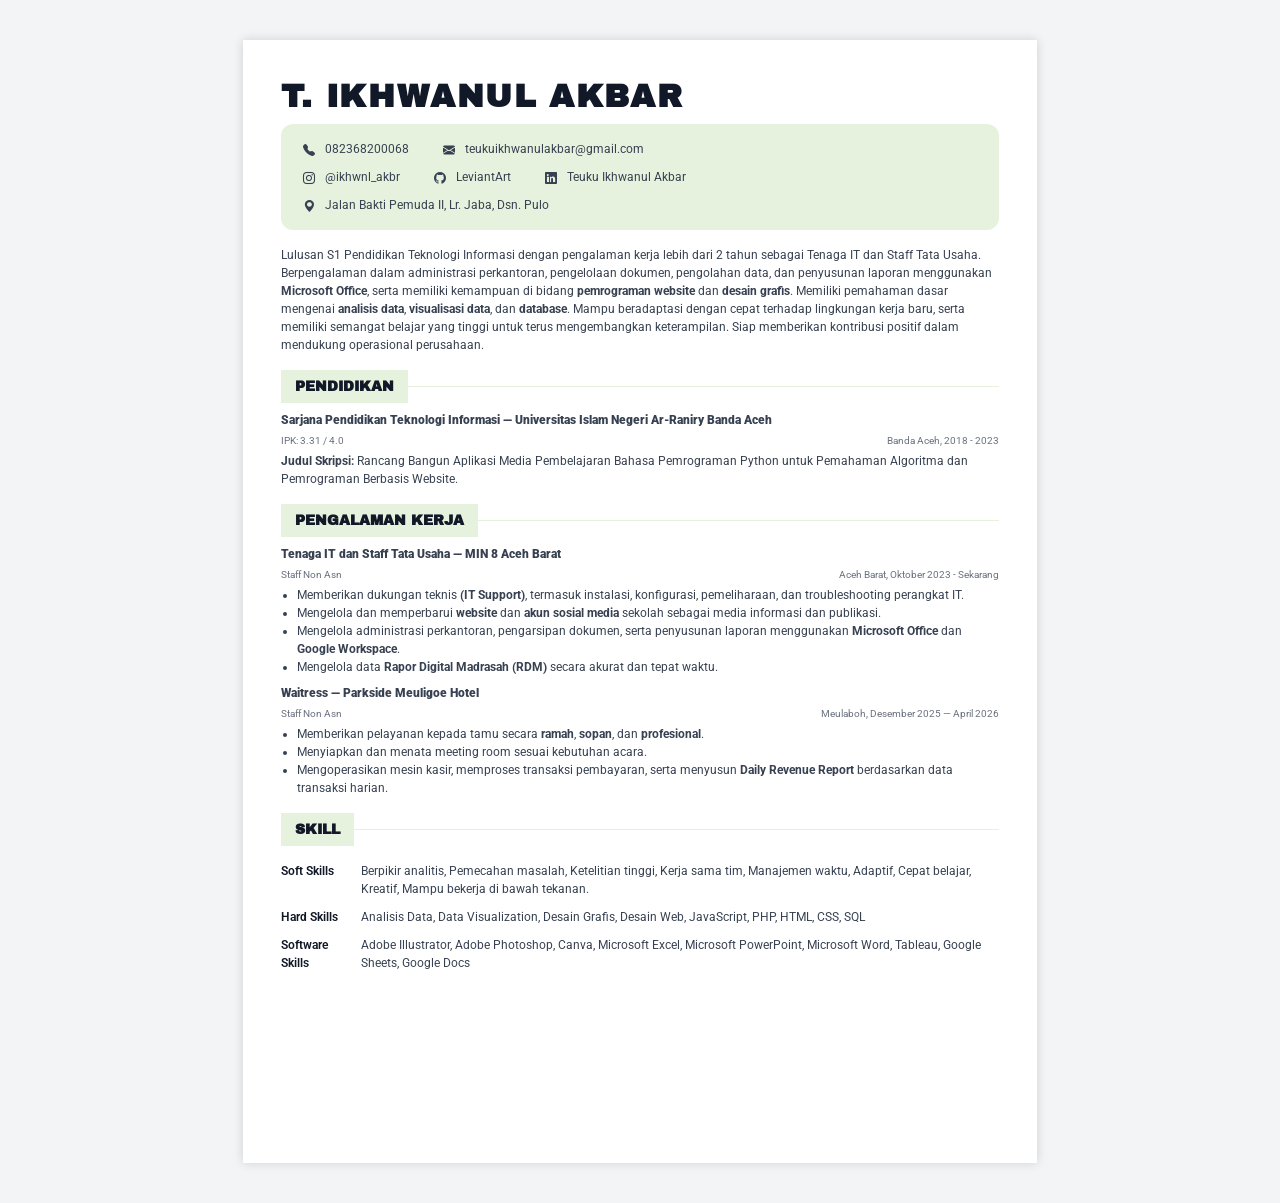
==== commit 51998be2: "final" ====
--- a/cv.html
+++ b/cv.html
@@ -40,21 +40,21 @@
             </a>
           </div>
 
-          <div class="social-row">
+          <div class="contact-row">
             <!-- instagram -->
             <a
               href="https://www.instagram.com/ikhwnl_akbr/?hl=en"
               class="contact-item"
             >
               <i class="bi bi-instagram"></i>
-              <span>instagram.com/ikhwnl_akbr</span>
+              <span>@ikhwnl_akbr</span>
             </a>
 
             <!-- github -->
             <a href="https://github.com/LeviantArt" class="contact-item">
               <i class="bi bi-github"></i>
 
-              <span>github.com/LeviantArt</span>
+              <span>LeviantArt</span>
             </a>
 
             <!-- linkedin -->
@@ -64,12 +64,12 @@
             >
               <i class="bi bi-linkedin"></i>
 
-              <span>linkedin.com/in/teuku-ikhwanul-akbar-127863330/</span>
+              <span>Teuku Ikhwanul Akbar</span>
             </a>
           </div>
 
-          <!-- address -->
           <div class="contact-row">
+            <!-- address -->
             <a
               href="https://www.google.com/maps/place/4%C2%B009'33.3%22N+96%C2%B007'20.4%22E/@4.159242,96.1216763,19z/data=!3m1!4b1!4m4!3m3!8m2!3d4.159242!4d96.12232?entry=ttu&g_ep=EgoyMDI2MDcxNS4wIKXMDSoASAFQAw%3D%3D"
               class="contact-item"
@@ -189,16 +189,33 @@
       </section>
 
       <!-- ===== SKILL ===== -->
-      <section class="education">
+      <section class="skill">
         <div class="section-header">
           <h2 class="section-title">SKILL</h2>
         </div>
 
-        <!-- GPA, dates of admission and graduation -->
-        <div class="row">
-          <span>IPK: 3.31 / 4.0</span>
-          <span>Banda Aceh, 2018 - 2023</span>
-        </div>
+        <!-- Skills -->
+        <dl class="skills-list">
+          <dt>Soft Skills</dt>
+          <dd>
+            Berpikir analitis, Pemecahan masalah, Ketelitian tinggi, Kerja sama
+            tim, Manajemen waktu, Adaptif, Cepat belajar, Kreatif, Mampu bekerja
+            di bawah tekanan.
+          </dd>
+
+          <dt>Hard Skills</dt>
+          <dd>
+            Analisis Data, Data Visualization, Desain Grafis, Desain Web,
+            JavaScript, PHP, HTML, CSS, SQL
+          </dd>
+
+          <dt>Software Skills</dt>
+          <dd>
+            Adobe Illustrator, Adobe Photoshop, Canva, Microsoft Excel,
+            Microsoft PowerPoint, Microsoft Word, Tableau, Google Sheets, Google
+            Docs
+          </dd>
+        </dl>
       </section>
     </main>
   </body>
--- a/styles.css
+++ b/styles.css
@@ -237,12 +237,6 @@
   flex-wrap: wrap;
 }
 
-.social-row {
-  display: flex;
-  flex-direction: column;
-  gap: 5px;
-}
-
 .contact-item {
   display: flex;
   align-items: center;
@@ -292,6 +286,26 @@
 .experience .job-description-list {
   padding-top: var(--space-1);
   padding-left: var(--space-4);
+}
+
+/* =======================================================
+   SKILLS
+======================================================= */
+.skills-list {
+  display: grid;
+  grid-template-columns: 60px 1fr;
+  gap: 10px 20px;
+  margin-top: var(--space-4);
+}
+
+.skills-list dt {
+  font-weight: var(--fw-semibold);
+  color: var(--clr-heading);
+}
+
+.skills-list dd {
+  margin: 0;
+  color: var(--clr-text);
 }
 
 /* ===== PRINT ===== */
